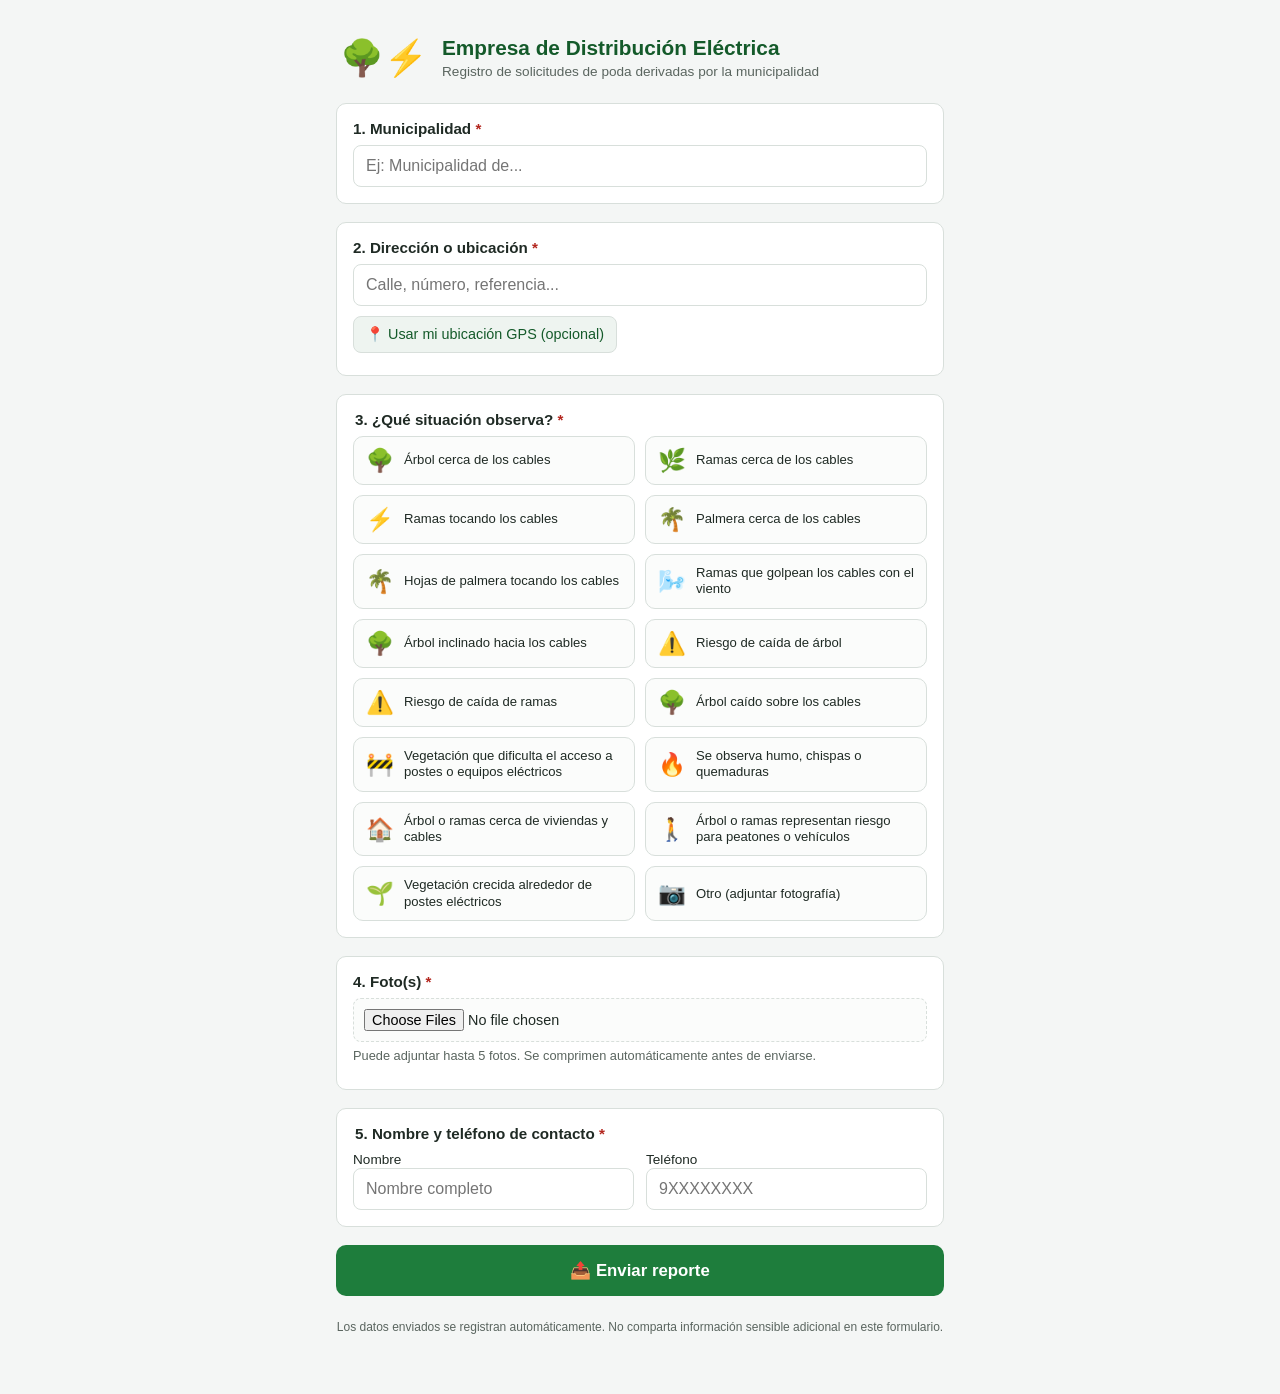
==== index.html @ 241d3cd4 "Crear formulario de reporte de poda (GitHub Pages + Power Automate) Formulario estatico de 5 campos " ====
<!DOCTYPE html>
<html lang="es">
<head>
<meta charset="UTF-8">
<meta name="viewport" content="width=device-width, initial-scale=1.0">
<title>Reporte de Poda — Solicitud de Municipalidad</title>
<link rel="icon" href="data:image/svg+xml,<svg xmlns=%22http://www.w3.org/2000/svg%22 viewBox=%220 0 100 100%22><text y=%22.9em%22 font-size=%2290%22>🌳</text></svg>">
<link rel="stylesheet" href="style.css">
</head>
<body>
<div class="app">

  <header class="app-header">
    <div class="app-header__icon">🌳⚡</div>
    <div>
      <h1 id="nombreEmpresa">Reporte de Poda</h1>
      <p class="app-header__subtitle">Registro de solicitudes de poda derivadas por la municipalidad</p>
    </div>
  </header>

  <form id="formPoda" novalidate>

    <!-- 1. Municipalidad -->
    <section class="campo">
      <label for="municipalidad">1. Municipalidad <span class="req">*</span></label>
      <input type="text" id="municipalidad" name="municipalidad" list="listaMunicipalidades"
             placeholder="Ej: Municipalidad de..." autocomplete="off" required>
      <datalist id="listaMunicipalidades"></datalist>
    </section>

    <!-- 2. Dirección o ubicación -->
    <section class="campo">
      <label for="direccion">2. Dirección o ubicación <span class="req">*</span></label>
      <input type="text" id="direccion" name="direccion"
             placeholder="Calle, número, referencia..." required>
      <button type="button" id="btnUbicacion" class="btn-secundario">📍 Usar mi ubicación GPS (opcional)</button>
      <p id="ubicacionEstado" class="ayuda" aria-live="polite"></p>
    </section>

    <!-- 3. Situación observada -->
    <section class="campo">
      <fieldset>
        <legend>3. ¿Qué situación observa? <span class="req">*</span></legend>
        <div id="situacionGrid" class="situacion-grid" role="radiogroup" aria-required="true"></div>
        <div id="otroDetalleWrap" class="campo campo--otro" hidden>
          <label for="otroDetalle">Describa brevemente la situación</label>
          <input type="text" id="otroDetalle" name="otroDetalle" placeholder="Detalle...">
        </div>
      </fieldset>
    </section>

    <!-- 4. Foto(s) -->
    <section class="campo">
      <label for="fotos">4. Foto(s) <span class="req">*</span></label>
      <input type="file" id="fotos" name="fotos" accept="image/*" multiple>
      <p class="ayuda">Puede adjuntar hasta <span id="maxFotosTexto">5</span> fotos. Se comprimen automáticamente antes de enviarse.</p>
      <div id="previewFotos" class="preview-fotos"></div>
    </section>

    <!-- 5. Nombre y teléfono de contacto -->
    <section class="campo">
      <fieldset>
        <legend>5. Nombre y teléfono de contacto <span class="req">*</span></legend>
        <div class="fila-doble">
          <div>
            <label for="nombreContacto">Nombre</label>
            <input type="text" id="nombreContacto" name="nombreContacto" placeholder="Nombre completo" required>
          </div>
          <div>
            <label for="telefonoContacto">Teléfono</label>
            <input type="tel" id="telefonoContacto" name="telefonoContacto" placeholder="9XXXXXXXX" required>
          </div>
        </div>
      </fieldset>
    </section>

    <button type="submit" id="btnEnviar" class="btn-primario">📤 Enviar reporte</button>

    <div id="mensajeEstado" class="mensaje-estado" role="status" aria-live="polite" hidden></div>

  </form>

  <footer class="app-footer">
    <p>Los datos enviados se registran automáticamente. No comparta información sensible adicional en este formulario.</p>
  </footer>

</div>

<script src="config.js"></script>
<script src="script.js"></script>
</body>
</html>
---- style.css ----
:root {
  --verde: #1e7d3c;
  --verde-oscuro: #145a2a;
  --azul: #0d5aa7;
  --fondo: #f4f6f5;
  --tarjeta: #ffffff;
  --borde: #d8dfdb;
  --texto: #1f2a24;
  --texto-suave: #5a655f;
  --error: #b3261e;
  --exito: #1e7d3c;
  --radio: 10px;
}

* { box-sizing: border-box; }

body {
  margin: 0;
  font-family: -apple-system, "Segoe UI", Roboto, Arial, sans-serif;
  background: var(--fondo);
  color: var(--texto);
}

.app {
  max-width: 640px;
  margin: 0 auto;
  padding: 16px 16px 48px;
}

.app-header {
  display: flex;
  align-items: center;
  gap: 14px;
  padding: 20px 4px 24px;
}

.app-header__icon { font-size: 2.2rem; line-height: 1; }

.app-header h1 { margin: 0 0 4px; font-size: 1.3rem; color: var(--verde-oscuro); }
.app-header__subtitle { margin: 0; font-size: 0.85rem; color: var(--texto-suave); }

form {
  display: flex;
  flex-direction: column;
  gap: 18px;
}

.campo {
  background: var(--tarjeta);
  border: 1px solid var(--borde);
  border-radius: var(--radio);
  padding: 16px;
}

.campo > label, fieldset legend {
  display: block;
  font-weight: 600;
  margin-bottom: 8px;
  font-size: 0.95rem;
}

fieldset { border: none; padding: 0; margin: 0; }

.req { color: var(--error); }

input[type="text"],
input[type="tel"],
select {
  width: 100%;
  padding: 11px 12px;
  border: 1px solid var(--borde);
  border-radius: 8px;
  font-size: 1rem;
  background: #fff;
  color: var(--texto);
}

input:focus, select:focus {
  outline: 2px solid var(--azul);
  outline-offset: 1px;
}

.ayuda {
  font-size: 0.8rem;
  color: var(--texto-suave);
  margin: 6px 0 0;
}

.btn-secundario {
  margin-top: 10px;
  background: #eef4f0;
  border: 1px solid var(--borde);
  color: var(--verde-oscuro);
  padding: 9px 12px;
  border-radius: 8px;
  font-size: 0.9rem;
  cursor: pointer;
}
.btn-secundario:active { transform: scale(0.98); }

.fila-doble {
  display: grid;
  grid-template-columns: 1fr 1fr;
  gap: 12px;
}
.fila-doble label { font-weight: 500; font-size: 0.85rem; margin-bottom: 4px; }

/* --- Tarjetas de clasificación visual --- */
.situacion-grid {
  display: grid;
  grid-template-columns: repeat(2, 1fr);
  gap: 10px;
}

@media (max-width: 420px) {
  .situacion-grid { grid-template-columns: 1fr; }
}

.situacion-card {
  position: relative;
  display: flex;
  align-items: center;
  gap: 10px;
  border: 1.5px solid var(--borde);
  border-radius: 10px;
  padding: 10px 12px;
  cursor: pointer;
  background: #fbfcfb;
  transition: border-color .15s, background .15s;
}

.situacion-card:hover { border-color: var(--azul); }

.situacion-card input[type="radio"] {
  position: absolute;
  opacity: 0;
  width: 1px; height: 1px;
}

.situacion-card__emoji { font-size: 1.4rem; flex-shrink: 0; }
.situacion-card__texto { font-size: 0.82rem; line-height: 1.25; }

.situacion-card:has(input:checked),
.situacion-card.is-selected {
  border-color: var(--verde);
  background: #eaf6ee;
  box-shadow: 0 0 0 1px var(--verde);
}

.situacion-card input:focus-visible ~ .situacion-card__texto,
.situacion-card:focus-within {
  outline: 2px solid var(--azul);
  outline-offset: 2px;
}

/* --- Fotos --- */
input[type="file"] {
  width: 100%;
  padding: 10px;
  border: 1.5px dashed var(--borde);
  border-radius: 8px;
  background: #fbfcfb;
  font-size: 0.9rem;
}

.preview-fotos {
  display: flex;
  flex-wrap: wrap;
  gap: 8px;
  margin-top: 10px;
}

.preview-item {
  position: relative;
  width: 78px;
  height: 78px;
  border-radius: 8px;
  overflow: hidden;
  border: 1px solid var(--borde);
}
.preview-item img { width: 100%; height: 100%; object-fit: cover; display: block; }
.preview-item button {
  position: absolute;
  top: 2px; right: 2px;
  background: rgba(0,0,0,.6);
  color: #fff;
  border: none;
  border-radius: 50%;
  width: 20px; height: 20px;
  font-size: 12px;
  line-height: 1;
  cursor: pointer;
}

/* --- Botón enviar / mensajes --- */
.btn-primario {
  background: var(--verde);
  color: #fff;
  border: none;
  border-radius: 10px;
  padding: 15px;
  font-size: 1.05rem;
  font-weight: 600;
  cursor: pointer;
}
.btn-primario:disabled { opacity: .6; cursor: progress; }
.btn-primario:not(:disabled):active { transform: scale(0.99); }

.mensaje-estado {
  border-radius: 8px;
  padding: 12px 14px;
  font-size: 0.9rem;
}
.mensaje-estado--exito { background: #eaf6ee; color: var(--exito); border: 1px solid #bfe3c9; }
.mensaje-estado--error { background: #fbeceb; color: var(--error); border: 1px solid #f1c3c0; }
.mensaje-estado--cargando { background: #eef4fb; color: var(--azul); border: 1px solid #c7dcf3; }

.campo-invalido { border-color: var(--error) !important; }

.app-footer {
  text-align: center;
  color: var(--texto-suave);
  font-size: 0.75rem;
  margin-top: 24px;
}
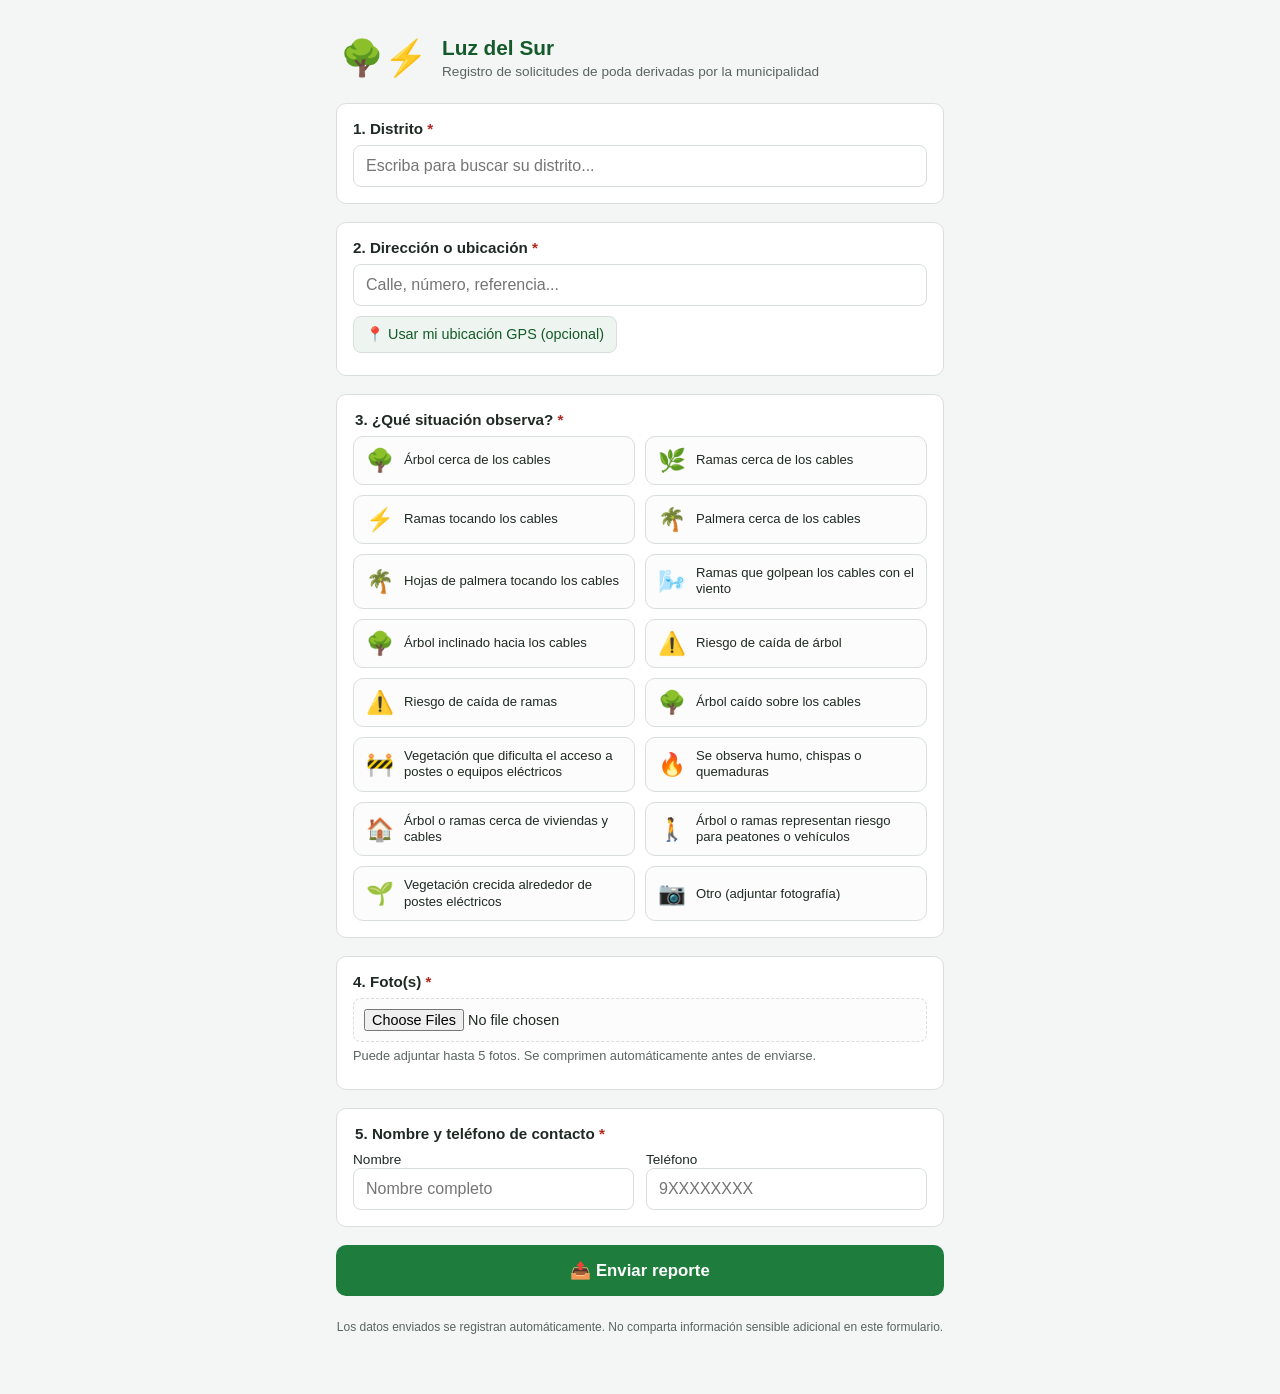
==== commit 338cfdf1: "Renombrar a Luz del Sur, campo Distrito con buscador dinamico y modulo de carpetas/WhatsApp - Campo " ====
--- a/index.html
+++ b/index.html
@@ -20,12 +20,26 @@
 
   <form id="formPoda" novalidate>
 
-    <!-- 1. Municipalidad -->
+    <!-- 1. Distrito -->
     <section class="campo">
-      <label for="municipalidad">1. Municipalidad <span class="req">*</span></label>
-      <input type="text" id="municipalidad" name="municipalidad" list="listaMunicipalidades"
-             placeholder="Ej: Municipalidad de..." autocomplete="off" required>
-      <datalist id="listaMunicipalidades"></datalist>
+      <label for="buscadorDistrito">1. Distrito <span class="req">*</span></label>
+
+      <div class="combobox" id="comboboxDistrito">
+        <input type="text" id="buscadorDistrito" autocomplete="off"
+               placeholder="Escriba para buscar su distrito..."
+               role="combobox" aria-expanded="false" aria-haspopup="listbox"
+               aria-controls="listaDistritoResultados" aria-autocomplete="list">
+        <ul id="listaDistritoResultados" class="combobox__lista" role="listbox" hidden></ul>
+      </div>
+      <input type="hidden" id="distrito" name="distrito" required>
+
+      <div id="distritoSeleccionado" class="distrito-seleccionado" hidden>
+        <div class="distrito-seleccionado__cabecera">
+          <span>✅ Distrito seleccionado</span>
+          <button type="button" id="btnCambiarDistrito" class="link-cambiar">Cambiar</button>
+        </div>
+        <div class="distrito-seleccionado__valor" id="distritoSeleccionadoValor"></div>
+      </div>
     </section>
 
     <!-- 2. Dirección o ubicación -->
--- a/style.css
+++ b/style.css
@@ -86,6 +86,86 @@
   margin: 6px 0 0;
 }
 
+/* --- Buscador dinámico de distrito (combobox) --- */
+.combobox {
+  position: relative;
+}
+
+.combobox__lista {
+  position: absolute;
+  z-index: 10;
+  top: calc(100% + 4px);
+  left: 0;
+  right: 0;
+  margin: 0;
+  padding: 4px;
+  list-style: none;
+  background: #fff;
+  border: 1px solid var(--borde);
+  border-radius: 8px;
+  box-shadow: 0 6px 16px rgba(0, 0, 0, 0.12);
+  max-height: 260px;
+  overflow-y: auto;
+}
+
+.combobox__opcion {
+  padding: 10px 10px;
+  border-radius: 6px;
+  cursor: pointer;
+  font-size: 0.92rem;
+}
+
+.combobox__opcion mark {
+  background: #cdeed9;
+  color: inherit;
+  border-radius: 3px;
+}
+
+.combobox__opcion:hover,
+.combobox__opcion.activa {
+  background: #eaf6ee;
+}
+
+.combobox__vacio {
+  padding: 10px;
+  font-size: 0.85rem;
+  color: var(--texto-suave);
+}
+
+.distrito-seleccionado {
+  border: 1.5px solid var(--verde);
+  background: #eaf6ee;
+  border-radius: 10px;
+  padding: 12px 14px;
+}
+
+.distrito-seleccionado__cabecera {
+  display: flex;
+  justify-content: space-between;
+  align-items: center;
+  font-size: 0.85rem;
+  font-weight: 600;
+  color: var(--verde-oscuro);
+}
+
+.distrito-seleccionado__valor {
+  margin-top: 4px;
+  font-size: 1.05rem;
+  font-weight: 600;
+  color: var(--texto);
+}
+
+.link-cambiar {
+  background: none;
+  border: none;
+  color: var(--azul);
+  font-size: 0.82rem;
+  font-weight: 600;
+  text-decoration: underline;
+  cursor: pointer;
+  padding: 0;
+}
+
 .btn-secundario {
   margin-top: 10px;
   background: #eef4f0;
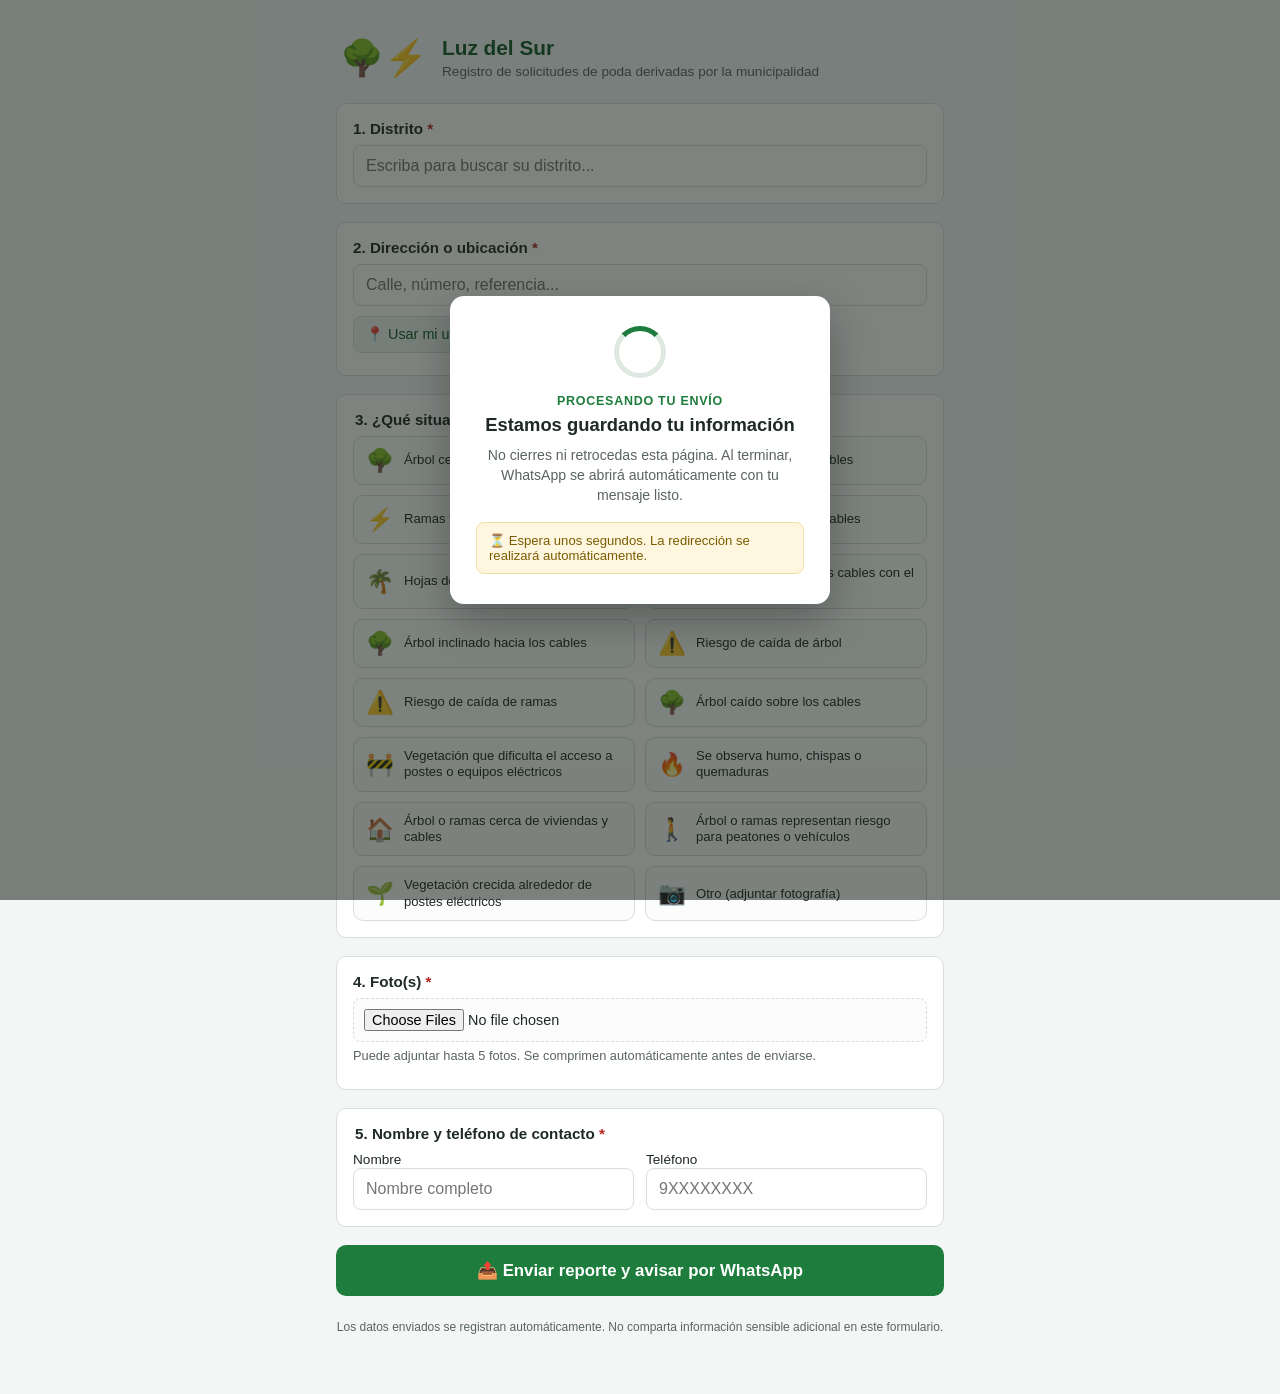
==== commit a4186a09: "Simplificar notificacion de WhatsApp a enlace wa.me (sin API de Meta) Reemplaza el diseno anterior (" ====
--- a/index.html
+++ b/index.html
@@ -88,7 +88,7 @@
       </fieldset>
     </section>
 
-    <button type="submit" id="btnEnviar" class="btn-primario">📤 Enviar reporte</button>
+    <button type="submit" id="btnEnviar" class="btn-primario">📤 Enviar reporte y avisar por WhatsApp</button>
 
     <div id="mensajeEstado" class="mensaje-estado" role="status" aria-live="polite" hidden></div>
 
@@ -98,6 +98,19 @@
     <p>Los datos enviados se registran automáticamente. No comparta información sensible adicional en este formulario.</p>
   </footer>
 
+  <div id="overlayEnvio" class="overlay" hidden role="status" aria-live="assertive">
+    <div class="overlay__tarjeta">
+      <div class="overlay__spinner" aria-hidden="true"></div>
+      <p class="overlay__etiqueta">Procesando tu envío</p>
+      <h2 class="overlay__titulo">Estamos guardando tu información</h2>
+      <p class="overlay__texto">
+        No cierres ni retrocedas esta página. Al terminar, WhatsApp se
+        abrirá automáticamente con tu mensaje listo.
+      </p>
+      <div class="overlay__aviso">⏳ Espera unos segundos. La redirección se realizará automáticamente.</div>
+    </div>
+  </div>
+
 </div>
 
 <script src="config.js"></script>
--- a/style.css
+++ b/style.css
@@ -303,3 +303,71 @@
   font-size: 0.75rem;
   margin-top: 24px;
 }
+
+/* --- Overlay "procesando envío" (antes de abrir WhatsApp) --- */
+.overlay {
+  position: fixed;
+  inset: 0;
+  background: rgba(20, 30, 24, 0.55);
+  display: flex;
+  align-items: center;
+  justify-content: center;
+  padding: 20px;
+  z-index: 100;
+}
+
+.overlay__tarjeta {
+  background: #fff;
+  border-radius: 14px;
+  padding: 30px 26px;
+  max-width: 380px;
+  width: 100%;
+  text-align: center;
+  box-shadow: 0 16px 44px rgba(0, 0, 0, 0.28);
+}
+
+.overlay__spinner {
+  width: 52px;
+  height: 52px;
+  margin: 0 auto 16px;
+  border: 5px solid #dfe9e2;
+  border-top-color: var(--verde);
+  border-radius: 50%;
+  animation: overlay-girar 0.9s linear infinite;
+}
+
+@keyframes overlay-girar {
+  to { transform: rotate(360deg); }
+}
+
+.overlay__etiqueta {
+  margin: 0 0 6px;
+  font-size: 0.78rem;
+  font-weight: 700;
+  letter-spacing: 0.06em;
+  text-transform: uppercase;
+  color: var(--verde);
+}
+
+.overlay__titulo {
+  margin: 0 0 10px;
+  font-size: 1.15rem;
+  color: var(--texto);
+}
+
+.overlay__texto {
+  margin: 0 0 16px;
+  font-size: 0.88rem;
+  color: var(--texto-suave);
+  line-height: 1.4;
+}
+
+.overlay__aviso {
+  background: #fff6e0;
+  border: 1px solid #f0dfa8;
+  color: #7a5c00;
+  border-radius: 8px;
+  padding: 10px 12px;
+  font-size: 0.82rem;
+  text-align: left;
+}
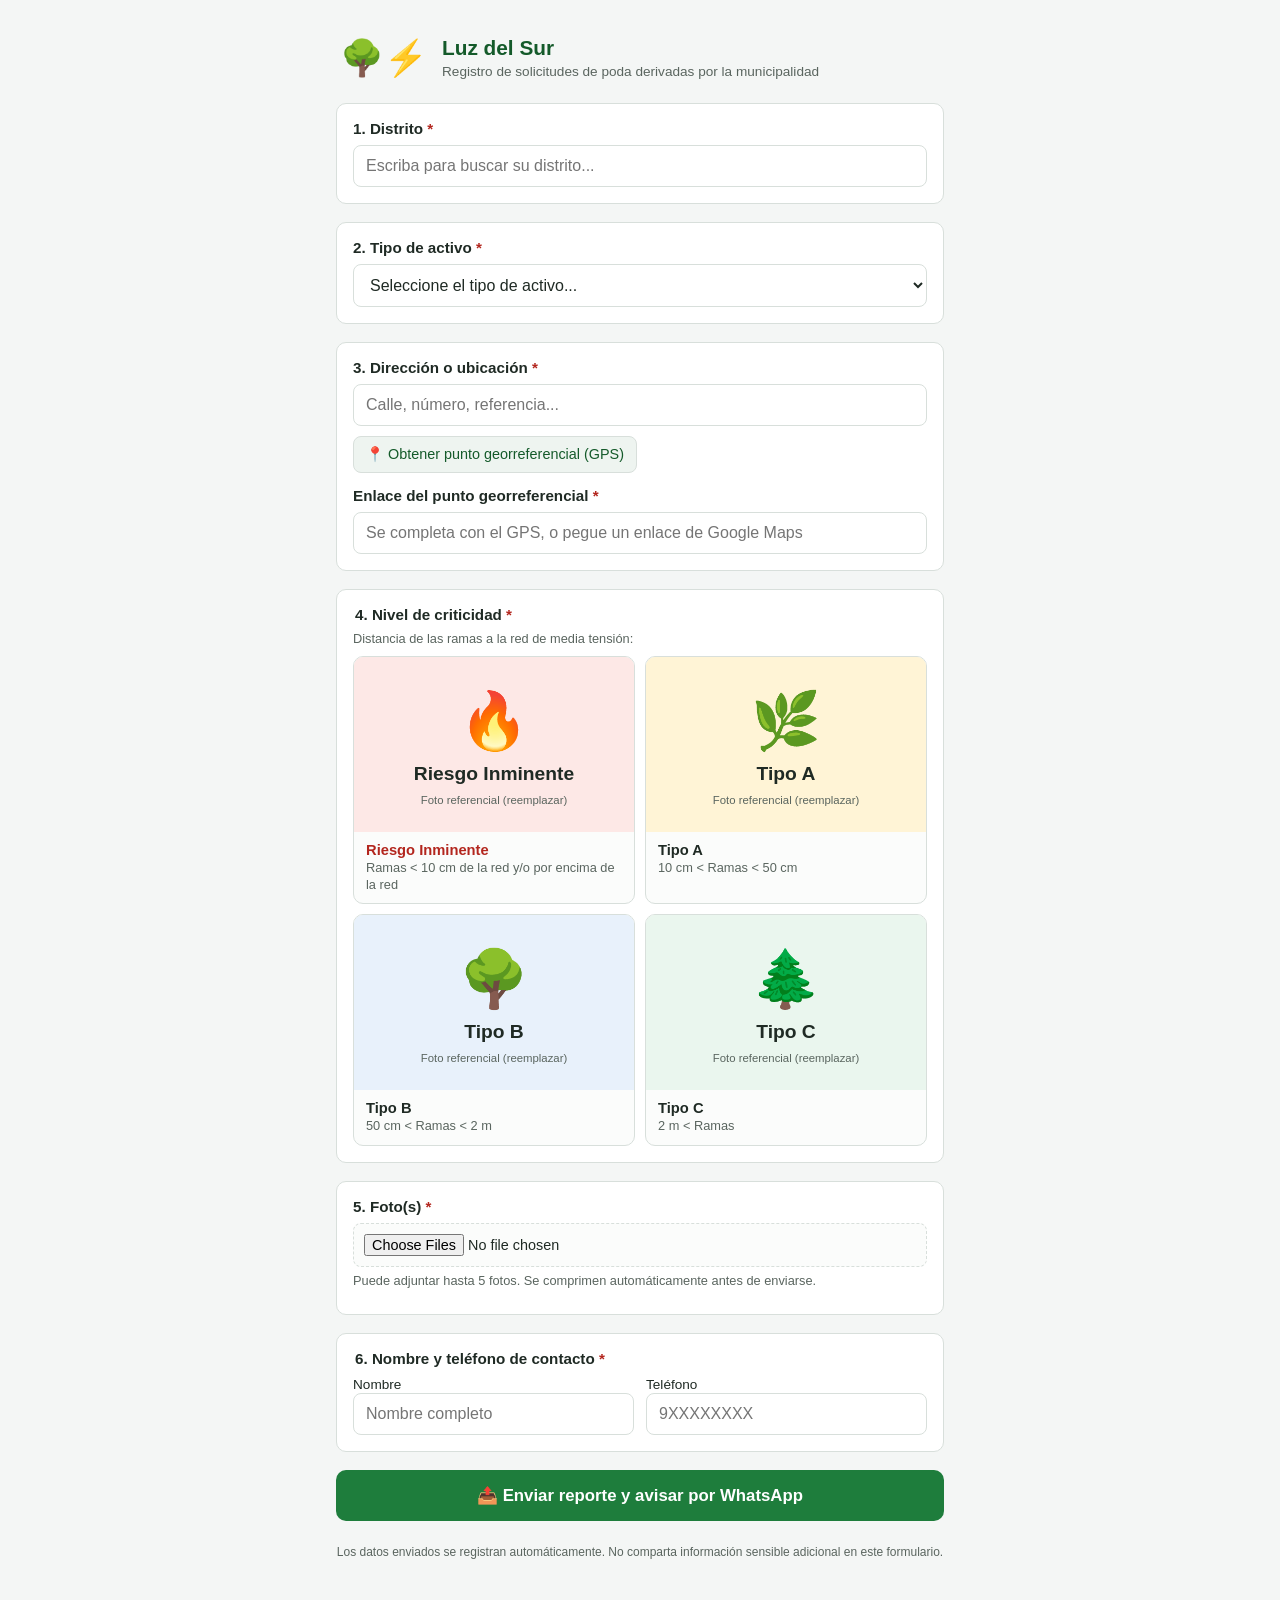
==== commit 705111c8: "Agregar tipo de activo, enlace georreferencial y nivel de criticidad - Tipo de activo (Poste MT, Sum" ====
--- a/index.html
+++ b/index.html
@@ -42,39 +42,51 @@
       </div>
     </section>
 
-    <!-- 2. Dirección o ubicación -->
+    <!-- 2. Tipo de activo -->
     <section class="campo">
-      <label for="direccion">2. Dirección o ubicación <span class="req">*</span></label>
+      <label for="tipoActivo">2. Tipo de activo <span class="req">*</span></label>
+      <select id="tipoActivo" name="tipoActivo" required>
+        <option value="" disabled selected>Seleccione el tipo de activo...</option>
+      </select>
+      <div id="activoReferencia" class="referencia" hidden>
+        <img id="activoReferenciaImg" alt="Foto referencial del activo">
+        <p class="ayuda">Foto referencial: <strong id="activoReferenciaTexto"></strong></p>
+      </div>
+    </section>
+
+    <!-- 3. Dirección o ubicación -->
+    <section class="campo">
+      <label for="direccion">3. Dirección o ubicación <span class="req">*</span></label>
       <input type="text" id="direccion" name="direccion"
              placeholder="Calle, número, referencia..." required>
-      <button type="button" id="btnUbicacion" class="btn-secundario">📍 Usar mi ubicación GPS (opcional)</button>
+      <button type="button" id="btnUbicacion" class="btn-secundario">📍 Obtener punto georreferencial (GPS)</button>
       <p id="ubicacionEstado" class="ayuda" aria-live="polite"></p>
+      <label for="ubicacionLink" class="subetiqueta">Enlace del punto georreferencial <span class="req">*</span></label>
+      <input type="url" id="ubicacionLink" name="ubicacionLink" inputmode="url"
+             placeholder="Se completa con el GPS, o pegue un enlace de Google Maps">
     </section>
 
-    <!-- 3. Situación observada -->
+    <!-- 4. Nivel de criticidad -->
     <section class="campo">
       <fieldset>
-        <legend>3. ¿Qué situación observa? <span class="req">*</span></legend>
-        <div id="situacionGrid" class="situacion-grid" role="radiogroup" aria-required="true"></div>
-        <div id="otroDetalleWrap" class="campo campo--otro" hidden>
-          <label for="otroDetalle">Describa brevemente la situación</label>
-          <input type="text" id="otroDetalle" name="otroDetalle" placeholder="Detalle...">
-        </div>
+        <legend>4. Nivel de criticidad <span class="req">*</span></legend>
+        <p class="ayuda ayuda--arriba">Distancia de las ramas a la red de media tensión:</p>
+        <div id="criticidadGrid" class="criticidad-grid" role="radiogroup" aria-required="true"></div>
       </fieldset>
     </section>
 
-    <!-- 4. Foto(s) -->
+    <!-- 5. Foto(s) -->
     <section class="campo">
-      <label for="fotos">4. Foto(s) <span class="req">*</span></label>
+      <label for="fotos">5. Foto(s) <span class="req">*</span></label>
       <input type="file" id="fotos" name="fotos" accept="image/*" multiple>
       <p class="ayuda">Puede adjuntar hasta <span id="maxFotosTexto">5</span> fotos. Se comprimen automáticamente antes de enviarse.</p>
       <div id="previewFotos" class="preview-fotos"></div>
     </section>
 
-    <!-- 5. Nombre y teléfono de contacto -->
+    <!-- 6. Nombre y teléfono de contacto -->
     <section class="campo">
       <fieldset>
-        <legend>5. Nombre y teléfono de contacto <span class="req">*</span></legend>
+        <legend>6. Nombre y teléfono de contacto <span class="req">*</span></legend>
         <div class="fila-doble">
           <div>
             <label for="nombreContacto">Nombre</label>
--- a/style.css
+++ b/style.css
@@ -65,6 +65,7 @@
 
 input[type="text"],
 input[type="tel"],
+input[type="url"],
 select {
   width: 100%;
   padding: 11px 12px;
@@ -185,50 +186,85 @@
 }
 .fila-doble label { font-weight: 500; font-size: 0.85rem; margin-bottom: 4px; }
 
-/* --- Tarjetas de clasificación visual --- */
-.situacion-grid {
+/* --- Tipo de activo: foto referencial --- */
+.referencia { margin-top: 12px; }
+.referencia[hidden] { display: none; }
+.referencia img {
+  display: block;
+  width: 100%;
+  max-width: 320px;
+  border-radius: 10px;
+  border: 1px solid var(--borde);
+}
+
+.subetiqueta {
+  display: block;
+  margin: 14px 0 6px;
+  font-weight: 600;
+  font-size: 0.85rem;
+}
+.ayuda--arriba { margin: 0 0 10px; }
+
+/* --- Nivel de criticidad: tarjetas con foto referencial --- */
+.criticidad-grid {
   display: grid;
   grid-template-columns: repeat(2, 1fr);
   gap: 10px;
 }
 
 @media (max-width: 420px) {
-  .situacion-grid { grid-template-columns: 1fr; }
-}
-
-.situacion-card {
+  .criticidad-grid { grid-template-columns: 1fr; }
+}
+
+.criticidad-card {
   position: relative;
   display: flex;
-  align-items: center;
-  gap: 10px;
+  flex-direction: column;
   border: 1.5px solid var(--borde);
   border-radius: 10px;
-  padding: 10px 12px;
+  overflow: hidden;
   cursor: pointer;
   background: #fbfcfb;
   transition: border-color .15s, background .15s;
 }
 
-.situacion-card:hover { border-color: var(--azul); }
-
-.situacion-card input[type="radio"] {
+.criticidad-card:hover { border-color: var(--azul); }
+
+.criticidad-card input[type="radio"] {
   position: absolute;
   opacity: 0;
   width: 1px; height: 1px;
 }
 
-.situacion-card__emoji { font-size: 1.4rem; flex-shrink: 0; }
-.situacion-card__texto { font-size: 0.82rem; line-height: 1.25; }
-
-.situacion-card:has(input:checked),
-.situacion-card.is-selected {
+.criticidad-card img {
+  display: block;
+  width: 100%;
+  aspect-ratio: 16 / 10;
+  object-fit: cover;
+  background: #eef2ef;
+}
+
+.criticidad-card__cuerpo { padding: 10px 12px; }
+.criticidad-card__titulo { display: block; font-weight: 700; font-size: 0.92rem; }
+.criticidad-card__regla { display: block; margin-top: 2px; font-size: 0.8rem; color: var(--texto-suave); line-height: 1.3; }
+
+.criticidad-card--inminente .criticidad-card__titulo { color: var(--error); }
+
+.criticidad-card:has(input:checked),
+.criticidad-card.is-selected {
   border-color: var(--verde);
   background: #eaf6ee;
   box-shadow: 0 0 0 1px var(--verde);
 }
 
-.situacion-card input:focus-visible ~ .situacion-card__texto,
-.situacion-card:focus-within {
+.criticidad-card--inminente:has(input:checked),
+.criticidad-card--inminente.is-selected {
+  border-color: var(--error);
+  background: #fbeceb;
+  box-shadow: 0 0 0 1px var(--error);
+}
+
+.criticidad-card:focus-within {
   outline: 2px solid var(--azul);
   outline-offset: 2px;
 }
@@ -305,6 +341,10 @@
 }
 
 /* --- Overlay "procesando envío" (antes de abrir WhatsApp) --- */
+.overlay[hidden] {
+  display: none;
+}
+
 .overlay {
   position: fixed;
   inset: 0;
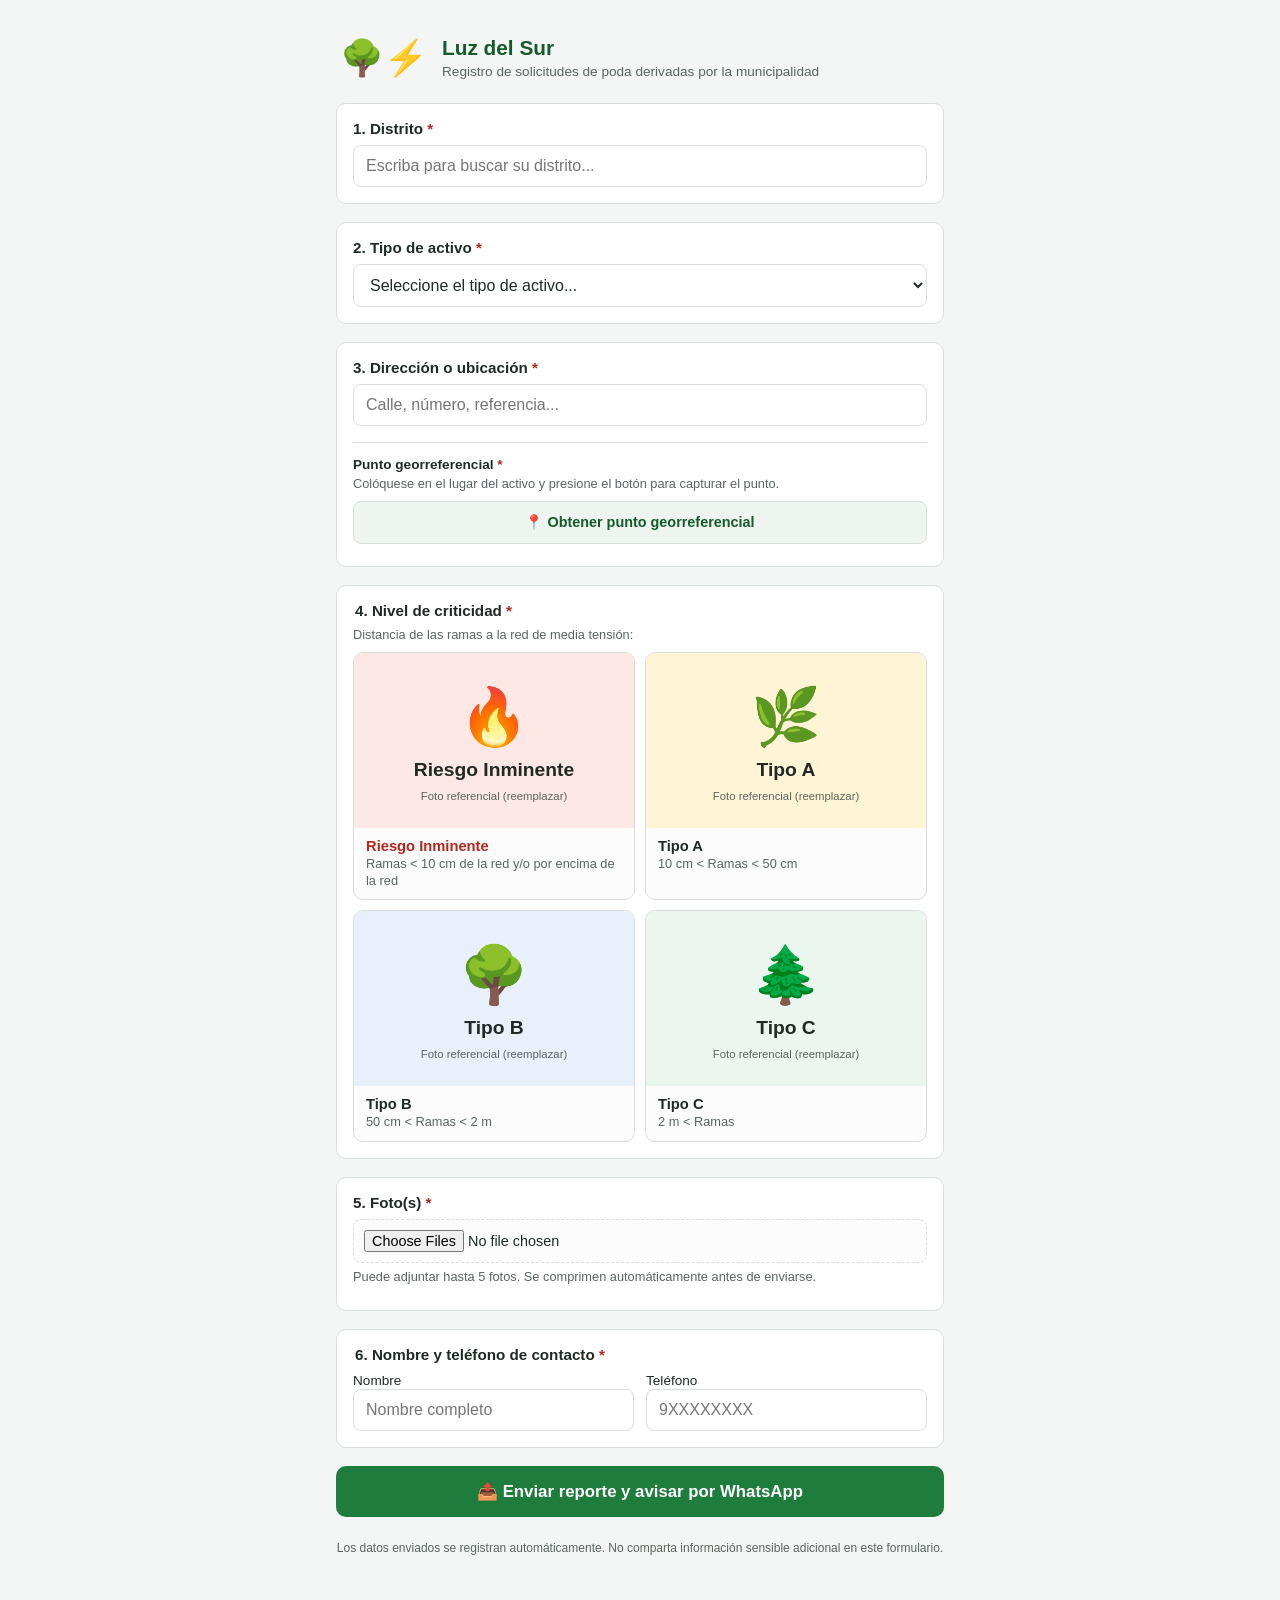
==== commit d8f3761a: "Hacer obligatorio el GPS y reorganizar el bloque de ubicacion - El punto georreferencial solo se obt" ====
--- a/index.html
+++ b/index.html
@@ -33,12 +33,12 @@
       </div>
       <input type="hidden" id="distrito" name="distrito" required>
 
-      <div id="distritoSeleccionado" class="distrito-seleccionado" hidden>
-        <div class="distrito-seleccionado__cabecera">
+      <div id="distritoSeleccionado" class="tarjeta-seleccion" hidden>
+        <div class="tarjeta-seleccion__cabecera">
           <span>✅ Distrito seleccionado</span>
           <button type="button" id="btnCambiarDistrito" class="link-cambiar">Cambiar</button>
         </div>
-        <div class="distrito-seleccionado__valor" id="distritoSeleccionadoValor"></div>
+        <div class="tarjeta-seleccion__valor" id="distritoSeleccionadoValor"></div>
       </div>
     </section>
 
@@ -59,11 +59,23 @@
       <label for="direccion">3. Dirección o ubicación <span class="req">*</span></label>
       <input type="text" id="direccion" name="direccion"
              placeholder="Calle, número, referencia..." required>
-      <button type="button" id="btnUbicacion" class="btn-secundario">📍 Obtener punto georreferencial (GPS)</button>
-      <p id="ubicacionEstado" class="ayuda" aria-live="polite"></p>
-      <label for="ubicacionLink" class="subetiqueta">Enlace del punto georreferencial <span class="req">*</span></label>
-      <input type="url" id="ubicacionLink" name="ubicacionLink" inputmode="url"
-             placeholder="Se completa con el GPS, o pegue un enlace de Google Maps">
+
+      <div class="punto-gps">
+        <span class="subetiqueta">Punto georreferencial <span class="req">*</span></span>
+        <p class="ayuda ayuda--arriba">Colóquese en el lugar del activo y presione el botón para capturar el punto.</p>
+        <button type="button" id="btnUbicacion" class="btn-secundario btn-gps">📍 Obtener punto georreferencial</button>
+        <p id="ubicacionEstado" class="ayuda" aria-live="polite"></p>
+        <input type="hidden" id="ubicacionLink" name="ubicacionLink">
+
+        <div id="puntoCapturado" class="tarjeta-seleccion" hidden>
+          <div class="tarjeta-seleccion__cabecera">
+            <span>✅ Punto capturado</span>
+            <button type="button" id="btnRecapturar" class="link-cambiar">Volver a capturar</button>
+          </div>
+          <div class="tarjeta-seleccion__valor" id="puntoCoordenadas"></div>
+          <a id="puntoEnlace" class="punto-enlace" href="#" target="_blank" rel="noopener">Ver en Google Maps ↗</a>
+        </div>
+      </div>
     </section>
 
     <!-- 4. Nivel de criticidad -->
--- a/style.css
+++ b/style.css
@@ -133,14 +133,14 @@
   color: var(--texto-suave);
 }
 
-.distrito-seleccionado {
+.tarjeta-seleccion {
   border: 1.5px solid var(--verde);
   background: #eaf6ee;
   border-radius: 10px;
   padding: 12px 14px;
 }
 
-.distrito-seleccionado__cabecera {
+.tarjeta-seleccion__cabecera {
   display: flex;
   justify-content: space-between;
   align-items: center;
@@ -149,7 +149,7 @@
   color: var(--verde-oscuro);
 }
 
-.distrito-seleccionado__valor {
+.tarjeta-seleccion__valor {
   margin-top: 4px;
   font-size: 1.05rem;
   font-weight: 600;
@@ -411,3 +411,21 @@
   font-size: 0.82rem;
   text-align: left;
 }
+
+/* --- Punto georreferencial (GPS obligatorio) --- */
+.punto-gps {
+  margin-top: 16px;
+  padding-top: 14px;
+  border-top: 1px solid var(--borde);
+}
+.punto-gps .subetiqueta { margin: 0 0 4px; }
+.punto-gps .btn-gps { margin-top: 0; width: 100%; padding: 12px; font-weight: 600; }
+.punto-gps .tarjeta-seleccion { margin-top: 10px; }
+.tarjeta-seleccion[hidden] { display: none; }
+.punto-enlace {
+  display: inline-block;
+  margin-top: 6px;
+  font-size: 0.82rem;
+  font-weight: 600;
+  color: var(--azul);
+}
